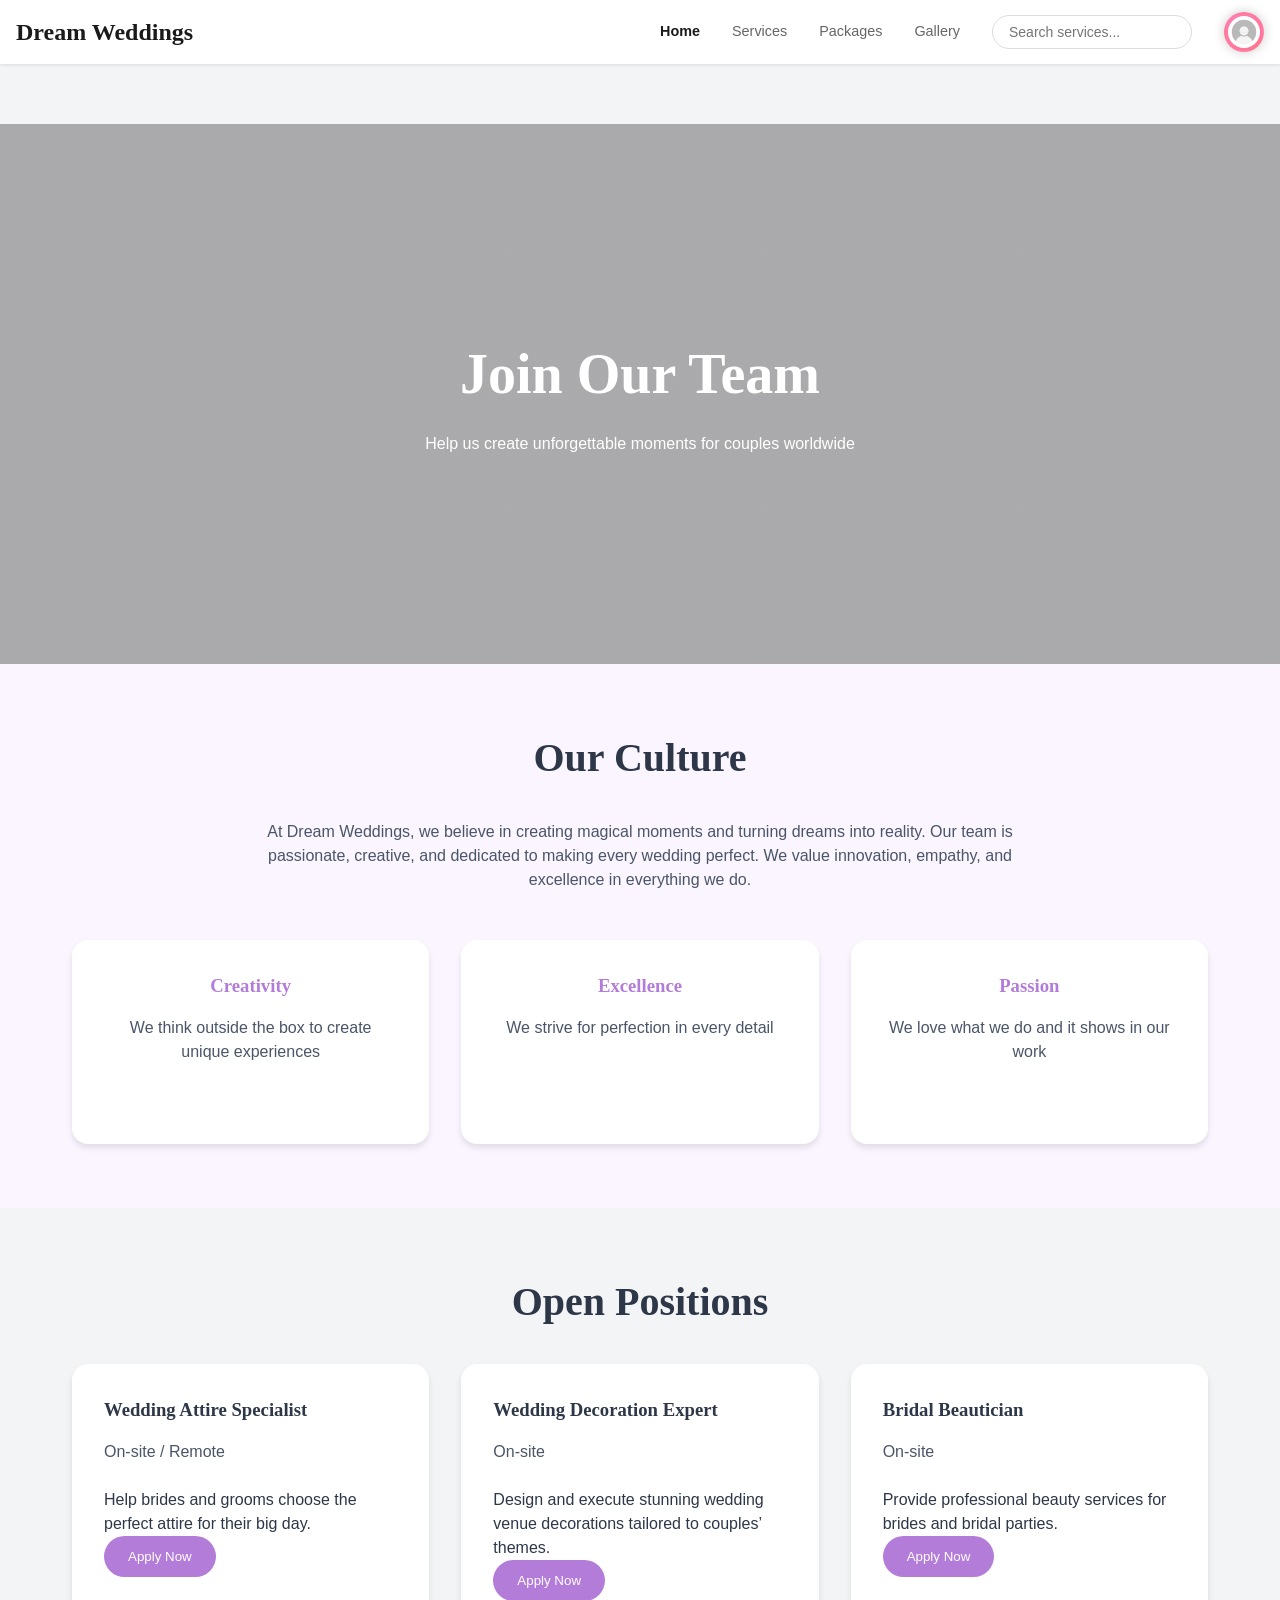
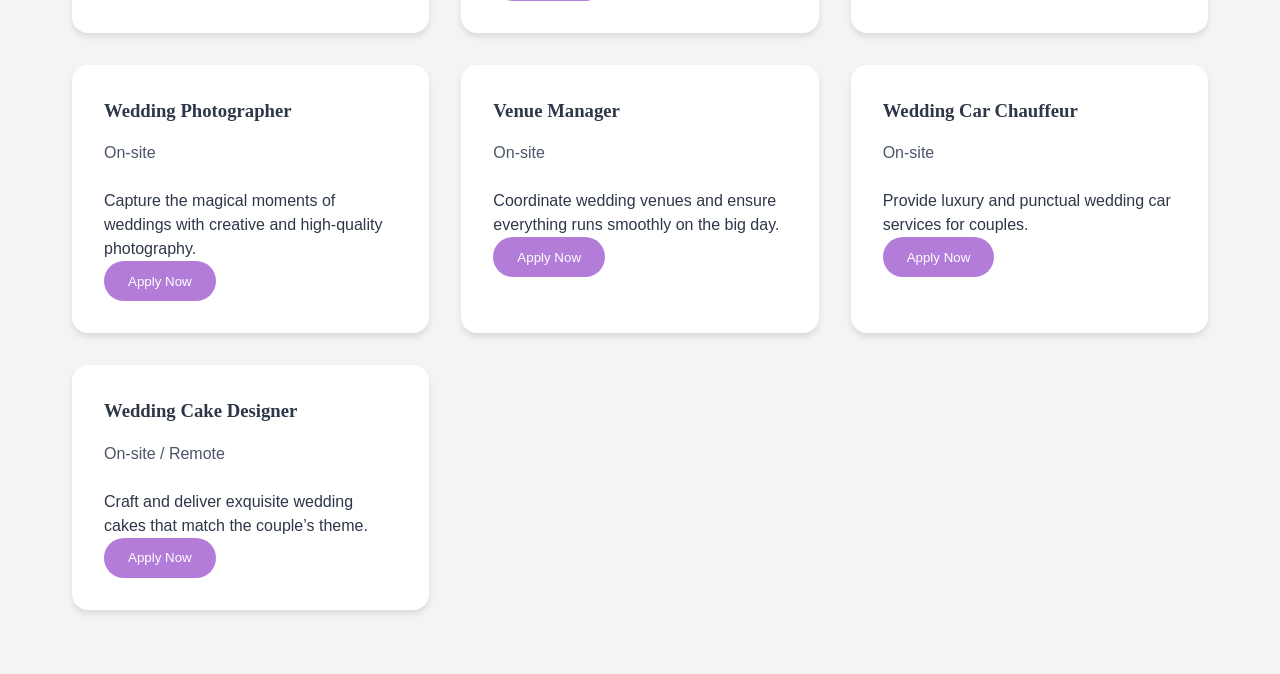
==== CGP/target/CGP-1.0-SNAPSHOT/footer/Careers.html @ bc4eb25f "add footer add new pages for footer part." ====
<!doctype html>
<html lang="en">
    <head>
        <meta charset="UTF-8" />
        <link rel="icon" type="image/svg+xml" href="/vite.svg" />
        <meta name="viewport" content="width=device-width, initial-scale=1.0" />
        <title>Careers - Dream Weddings</title>
        <link rel="stylesheet" href="careers.css">
    </head>
    <body>
        <nav class="navbar">
            <div class="nav-container">
                <h1 class="logo">Dream Weddings</h1>
                <div class="nav-links">
                    <a href="../index.html" class="nav-link active">Home</a>
                    <a href="#services" class="nav-link">Services</a>
                    <a href="packages.html" class="nav-link">Packages</a>
                    <a href="#" class="nav-link">Gallery</a>
                    <div class="search-container">
                        <input type="text" placeholder="Search services..." class="search-input">
                        <i class="lucide lucide-search search-icon"></i>
                    </div>
                    <div class="profile-icon">
                        <img src="[data-uri]" alt="Profile" class="profile-image">
                    </div>
                </div>
            </div>
        </nav>

        <main>
            <section class="hero">
                <div class="hero-content">
                    <h1>Join Our Team</h1>
                    <p>Help us create unforgettable moments for couples worldwide</p>
                </div>
            </section>

            <section class="culture">
                <div class="container">
                    <h2>Our Culture</h2>
                    <p>At Dream Weddings, we believe in creating magical moments and turning dreams into reality. Our team is passionate, creative, and dedicated to making every wedding perfect. We value innovation, empathy, and excellence in everything we do.</p>

                    <div class="values">
                        <div class="value-card">
                            <h3>Creativity</h3>
                            <p>We think outside the box to create unique experiences</p>
                        </div>
                        <div class="value-card">
                            <h3>Excellence</h3>
                            <p>We strive for perfection in every detail</p>
                        </div>
                        <div class="value-card">
                            <h3>Passion</h3>
                            <p>We love what we do and it shows in our work</p>
                        </div>
                    </div>
                </div>
            </section>

            <section class="open-positions">
                <div class="container">
                    <h2>Open Positions</h2>
                    <div id="positions" class="positions-grid">
                        <!-- Positions will be populated by JavaScript -->
                    </div>
                </div>
            </section>
        </main>

        <script type="module" src="careers.js"></script>
    </body>
</html>
---- CGP/target/CGP-1.0-SNAPSHOT/footer/careers.css ----
:root {
    --primary: #B37CD9;
    --text-primary: #2D3748;
    --text-secondary: #4A5568;
    --background: #F3F4F6;
    --card-shadow: 0 4px 6px rgba(0, 0, 0, 0.1);

    font-family: 'Inter', sans-serif;
    line-height: 1.5;
    font-weight: 400;
    color: var(--text-primary);
    background-color: var(--background);
}

* {
    margin: 0;
    padding: 0;
    box-sizing: border-box;
}

body {
    min-height: 100vh;
}

/* Navigation */
.navbar {
    background-color: white;
    box-shadow: 0 1px 3px rgba(0, 0, 0, 0.1);
    position: sticky;
    top: 0;
    z-index: 1000;
}

.nav-container {
    max-width: 1280px;
    margin: 0 auto;
    padding: 0 1rem;
    height: 4rem;
    display: flex;
    justify-content: space-between;
    align-items: center;
}

.logo {
    font-family: serif;
    font-size: 1.5rem;
    color: #1a1a1a;
}

.nav-links {
    display: flex;
    align-items: center;
    gap: 2rem;
}

.nav-link {
    color: #666;
    text-decoration: none;
    transition: color 0.2s;
    font-size: 0.9rem;
}

.nav-link:hover, .nav-link.active {
    color: #1a1a1a;
}

.nav-link.active {
    font-weight: 600;
}

.search-container {
    position: relative;
}

.search-input {
    padding: 0.5rem 2.5rem 0.5rem 1rem;
    border: 1px solid #ddd;
    border-radius: 9999px;
    font-size: 0.875rem;
    outline: none;
    transition: all 0.2s;
    width: 200px;
}

.search-input:focus {
    border-color: #9333ea;
    box-shadow: 0 0 0 2px rgba(147, 51, 234, 0.2);
}

.search-icon {
    position: absolute;
    right: 0.75rem;
    top: 50%;
    transform: translateY(-50%);
    color: #666;
    width: 1rem;
    height: 1rem;
}

.profile-icon {
    width: 2.5rem;
    height: 2.5rem;
    border-radius: 50%;
    overflow: hidden;
    border: 2px solid transparent; /* Transparent border to allow gradient */
    background: linear-gradient(135deg, #ff7eb3, #ff758c); /* Gradient border */
    padding: 2px; /* Space for the border effect */
    box-shadow: 0 0 12px rgba(0, 0, 0, 0.2); /* Soft shadow */
    position: relative;
    transition: transform 0.2s ease, box-shadow 0.2s ease;
}

.profile-icon::before {
    content: "";
    position: absolute;
    top: 0;
    left: 0;
    right: 0;
    bottom: 0;
    border-radius: 50%;
    background: rgba(0, 0, 0, 0.1); /* Soft overlay effect */
    opacity: 0;
    transition: opacity 0.2s ease;
}

.profile-image {
    width: 100%;
    height: 100%;
    object-fit: cover;
    border-radius: 50%;
}

/* Hover Effects */
.profile-icon:hover {
    transform: scale(1.1) rotate(3deg); /* Slight enlarge and rotation */
    box-shadow: 0 0 16px rgba(0, 0, 0, 0.3);
}

.profile-icon:hover::before {
    opacity: 1; /* Show overlay on hover */
}

.hero {
    height: 60vh;
    background: linear-gradient(rgba(0, 0, 0, 0.3), rgba(0, 0, 0, 0.3)),
        url('https://images.unsplash.com/photo-1519225421980-715cb0215aed?ixlib=rb-1.2.1&auto=format&fit=crop&w=1350&q=80');
    background-size: cover;
    background-position: center;
    display: flex;
    align-items: center;
    justify-content: center;
    text-align: center;
    color: white;
    margin-top: 60px;
}

.hero-content {
    padding: 2rem;
}

.hero h1 {
    font-family: 'Playfair Display', serif;
    font-size: 3.5rem;
    margin-bottom: 1rem;
}

.container {
    max-width: 1200px;
    margin: 0 auto;
    padding: 4rem 2rem;
}

h2 {
    font-family: 'Playfair Display', serif;
    font-size: 2.5rem;
    margin-bottom: 2rem;
    text-align: center;
}

.culture {
    background-color: #faf5ff;
}

.culture p {
    text-align: center;
    max-width: 800px;
    margin: 0 auto 3rem;
    color: var(--text-secondary);
}

.values {
    display: grid;
    grid-template-columns: repeat(auto-fit, minmax(250px, 1fr));
    gap: 2rem;
    margin-top: 3rem;
}

.value-card {
    background: white;
    padding: 2rem;
    border-radius: 1rem;
    box-shadow: var(--card-shadow);
    text-align: center;
}

.value-card h3 {
    color: var(--primary);
    margin-bottom: 1rem;
    font-family: 'Playfair Display', serif;
}

.positions-grid {
    display: grid;
    grid-template-columns: repeat(auto-fit, minmax(300px, 1fr));
    gap: 2rem;
    margin-top: 2rem;
}

.position-card {
    background: white;
    padding: 2rem;
    border-radius: 1rem;
    box-shadow: var(--card-shadow);
}

.position-card h3 {
    font-family: 'Playfair Display', serif;
    margin-bottom: 1rem;
}

.position-location {
    color: var(--text-secondary);
    margin-bottom: 1.5rem;
}

.apply-btn {
    background-color: var(--primary);
    color: white;
    border: none;
    padding: 0.8rem 1.5rem;
    border-radius: 2rem;
    cursor: pointer;
    font-weight: 500;
    transition: transform 0.2s ease;
}

.apply-btn:hover {
    transform: translateY(-2px);
}

@media (max-width: 768px) {
    .nav-links {
        display: none;
    }

    .hero h1 {
        font-size: 2.5rem;
    }

    .container {
        padding: 2rem 1rem;
    }

    .values {
        grid-template-columns: 1fr;
    }
}
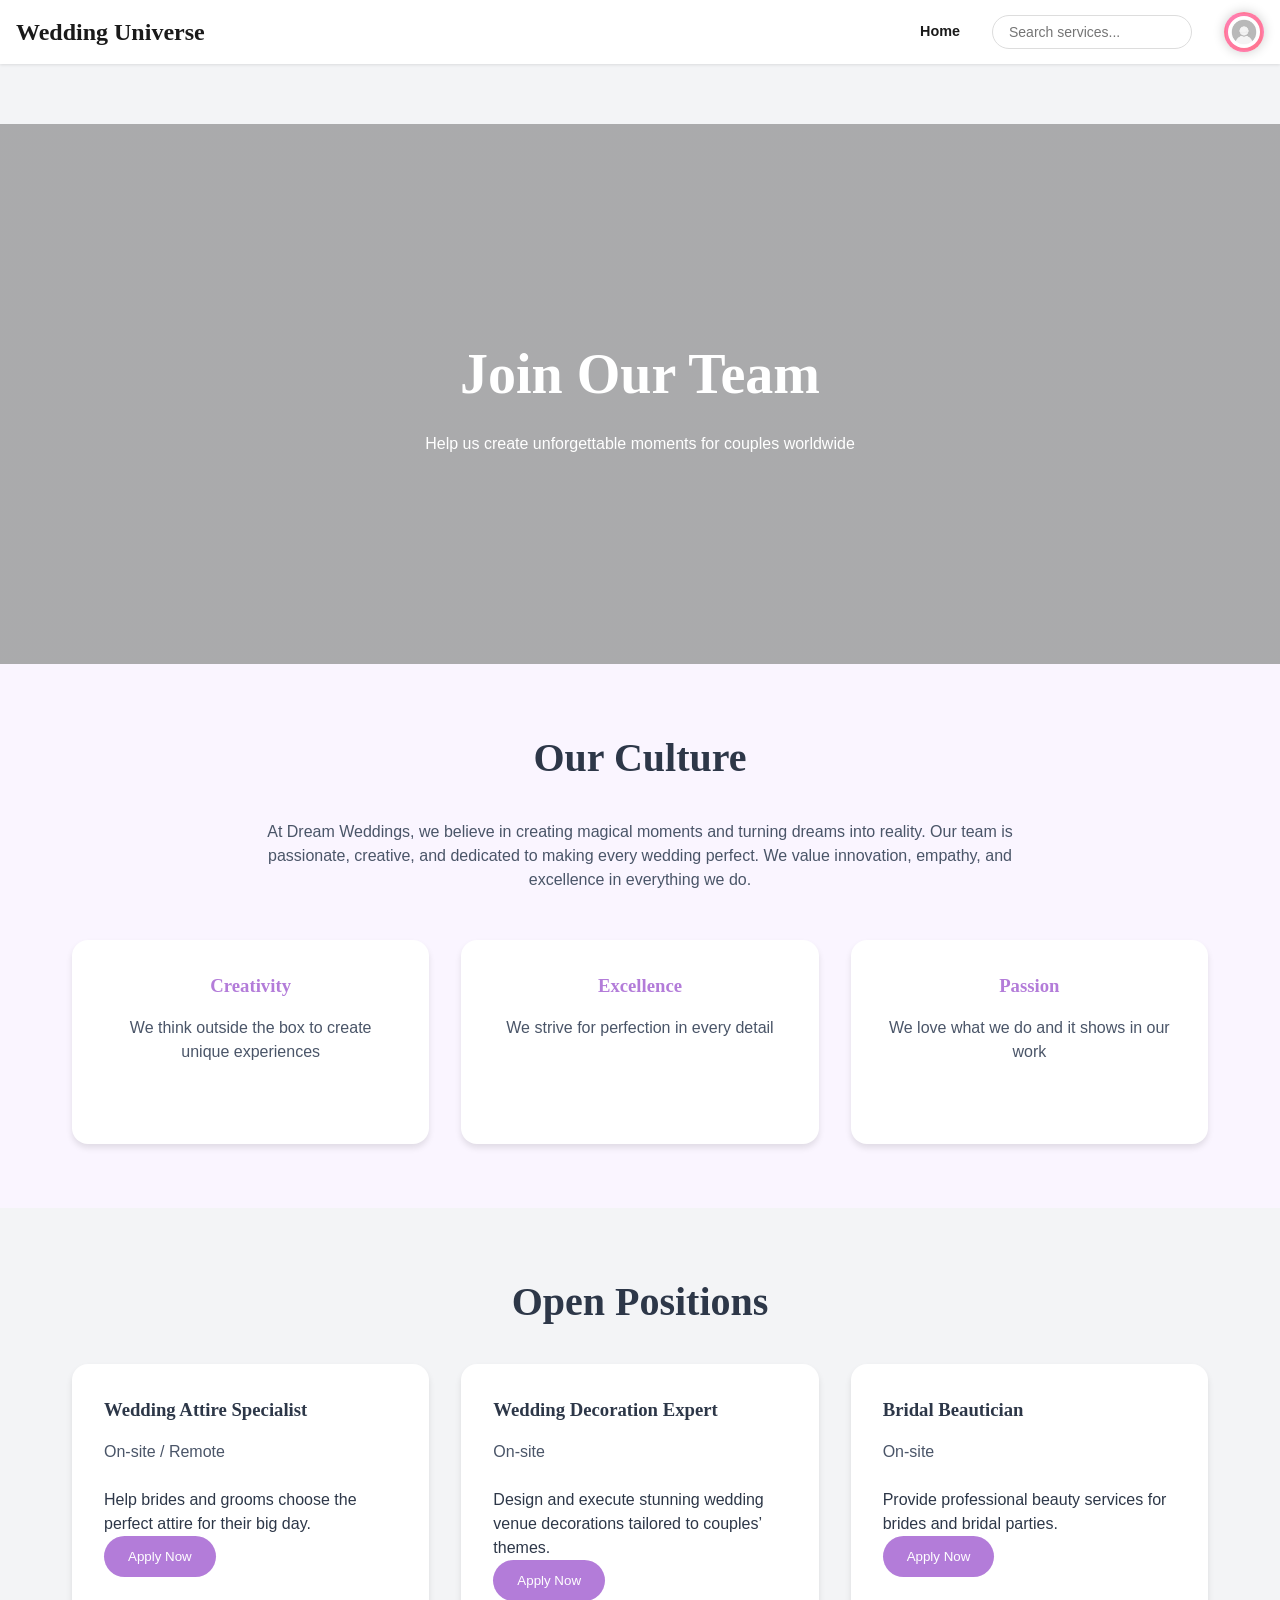
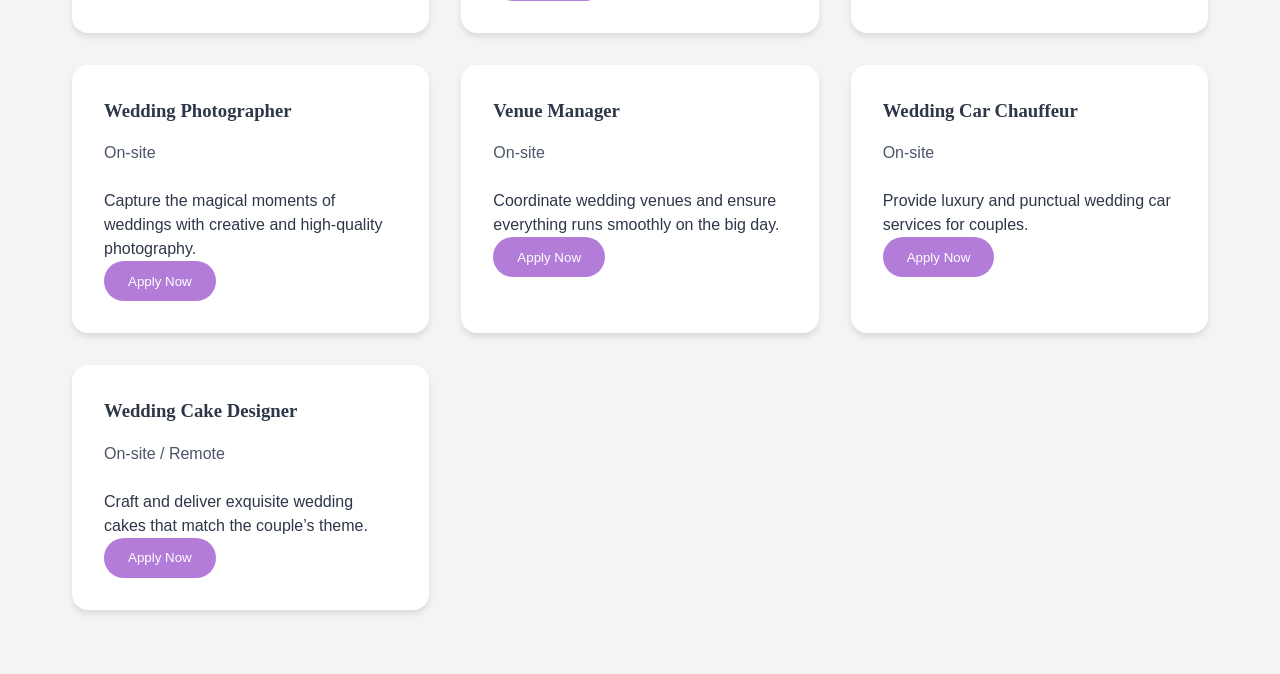
==== commit 4e0efddb: "create website create wedding universe wesite with jsp, html, css and sql" ====
--- a/CGP/target/CGP-1.0-SNAPSHOT/footer/Careers.html
+++ b/CGP/target/CGP-1.0-SNAPSHOT/footer/Careers.html
@@ -10,12 +10,9 @@
     <body>
         <nav class="navbar">
             <div class="nav-container">
-                <h1 class="logo">Dream Weddings</h1>
+                <h1 class="logo">Wedding Universe</h1>
                 <div class="nav-links">
-                    <a href="../index.html" class="nav-link active">Home</a>
-                    <a href="#services" class="nav-link">Services</a>
-                    <a href="packages.html" class="nav-link">Packages</a>
-                    <a href="#" class="nav-link">Gallery</a>
+                    <a href="../index.jsp" class="nav-link active">Home</a>
                     <div class="search-container">
                         <input type="text" placeholder="Search services..." class="search-input">
                         <i class="lucide lucide-search search-icon"></i>
